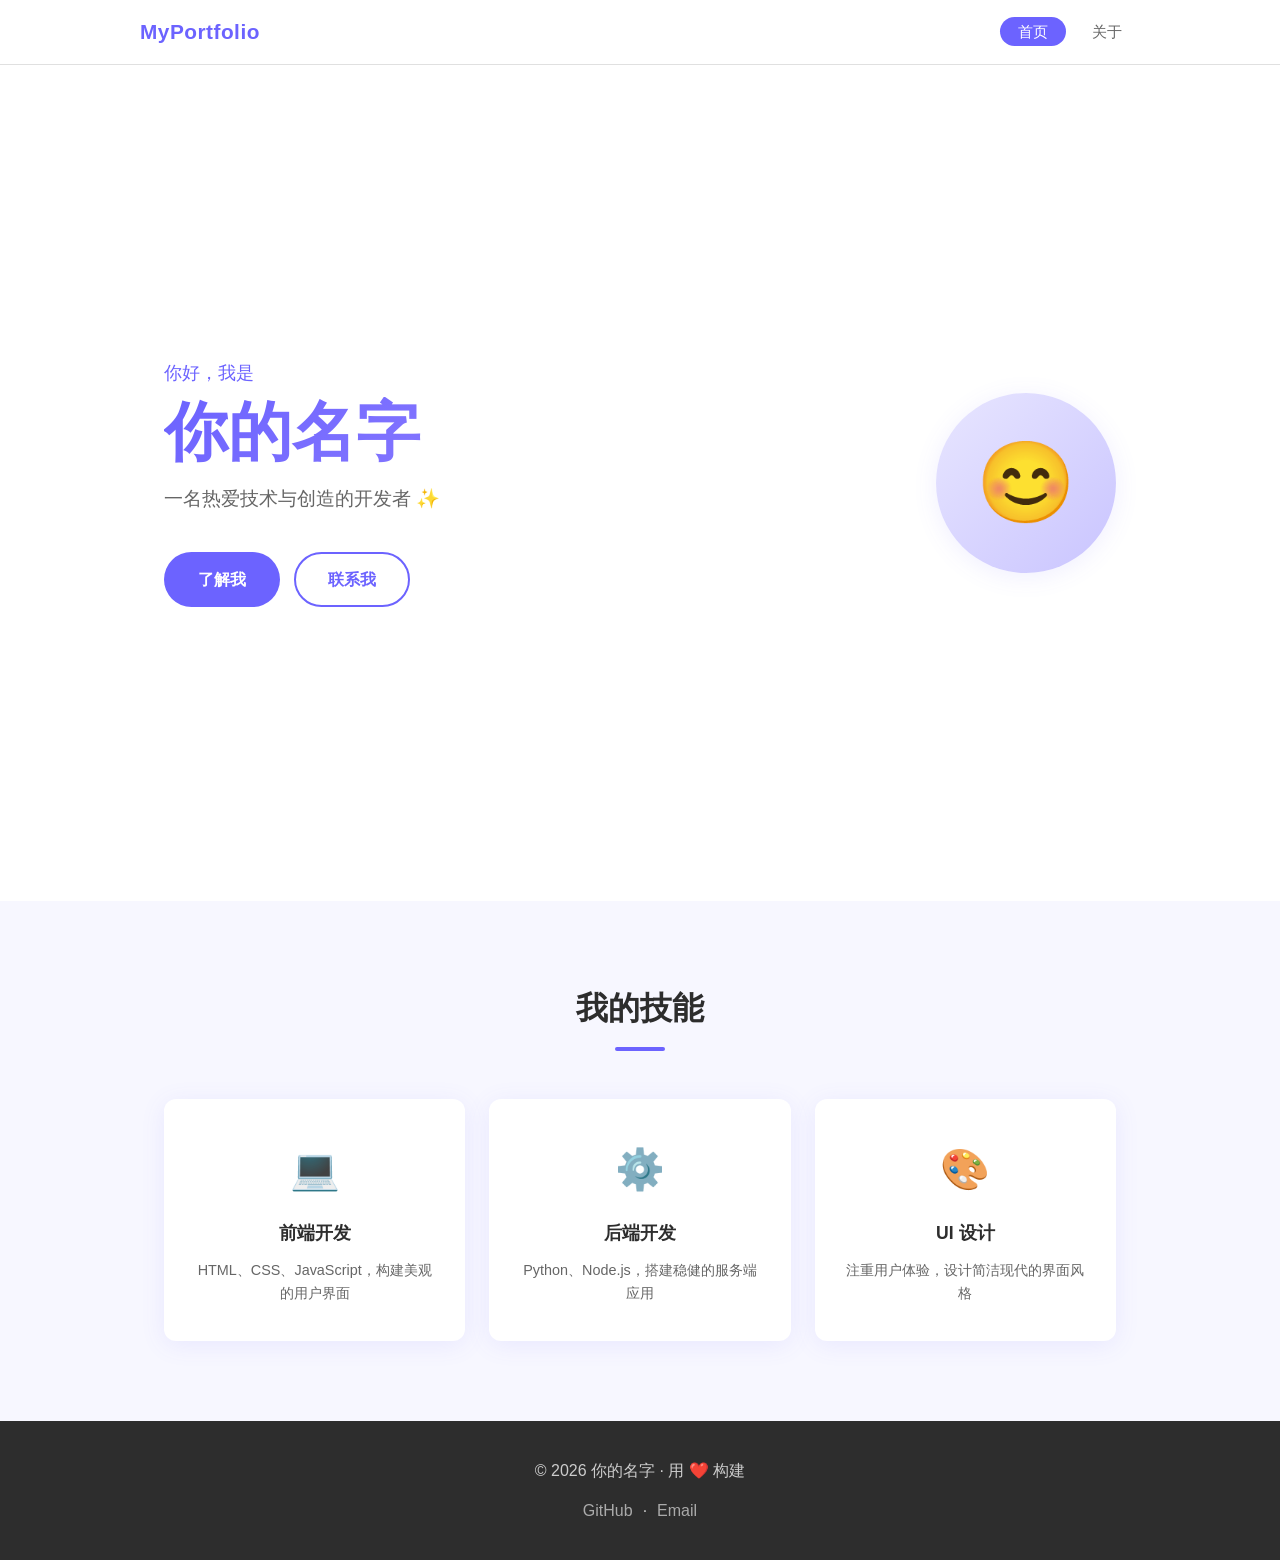
==== index.html @ 4be74804 "Initial commit: 个人网站" ====
<!DOCTYPE html>
<html lang="zh-CN">
<head>
  <meta charset="UTF-8" />
  <meta name="viewport" content="width=device-width, initial-scale=1.0" />
  <title>个人网站 - 首页</title>
  <link rel="stylesheet" href="style.css" />
</head>
<body>

  <!-- 导航栏 -->
  <header class="navbar">
    <div class="nav-container">
      <a href="index.html" class="nav-logo">MyPortfolio</a>
      <nav>
        <ul class="nav-links">
          <li><a href="index.html" class="active">首页</a></li>
          <li><a href="about.html">关于</a></li>
        </ul>
      </nav>
    </div>
  </header>

  <!-- Hero 区域 -->
  <section class="hero">
    <div class="hero-content">
      <p class="hero-greeting">你好，我是</p>
      <h1 class="hero-name">你的名字</h1>
      <p class="hero-desc">一名热爱技术与创造的开发者 ✨</p>
      <div class="hero-buttons">
        <a href="about.html" class="btn btn-primary">了解我</a>
        <a href="mailto:your@email.com" class="btn btn-outline">联系我</a>
      </div>
    </div>
    <div class="hero-avatar">
      <div class="avatar-placeholder">😊</div>
    </div>
  </section>

  <!-- 技能区域 -->
  <section class="skills">
    <div class="container">
      <h2 class="section-title">我的技能</h2>
      <div class="skills-grid">
        <div class="skill-card">
          <span class="skill-icon">💻</span>
          <h3>前端开发</h3>
          <p>HTML、CSS、JavaScript，构建美观的用户界面</p>
        </div>
        <div class="skill-card">
          <span class="skill-icon">⚙️</span>
          <h3>后端开发</h3>
          <p>Python、Node.js，搭建稳健的服务端应用</p>
        </div>
        <div class="skill-card">
          <span class="skill-icon">🎨</span>
          <h3>UI 设计</h3>
          <p>注重用户体验，设计简洁现代的界面风格</p>
        </div>
      </div>
    </div>
  </section>

  <!-- 页脚 -->
  <footer class="footer">
    <div class="container">
      <p>© 2026 你的名字 · 用 ❤️ 构建</p>
      <div class="social-links">
        <a href="https://github.com/your-username" target="_blank">GitHub</a>
        <span>·</span>
        <a href="mailto:your@email.com">Email</a>
      </div>
    </div>
  </footer>

</body>
</html>
---- style.css ----
/* ===== 全局重置 & 基础样式 ===== */
*, *::before, *::after {
  margin: 0;
  padding: 0;
  box-sizing: border-box;
}

:root {
  --primary: #6c63ff;
  --primary-dark: #574fd6;
  --text: #2d2d2d;
  --text-light: #666;
  --bg: #ffffff;
  --bg-alt: #f7f7ff;
  --border: #e0e0e0;
  --shadow: 0 4px 24px rgba(108, 99, 255, 0.10);
  --radius: 12px;
  --transition: 0.25s ease;
}

html {
  scroll-behavior: smooth;
}

body {
  font-family: 'Segoe UI', 'PingFang SC', 'Microsoft YaHei', sans-serif;
  color: var(--text);
  background: var(--bg);
  line-height: 1.7;
}

a {
  text-decoration: none;
  color: inherit;
}

.container {
  max-width: 1000px;
  margin: 0 auto;
  padding: 0 24px;
}

/* ===== 导航栏 ===== */
.navbar {
  position: sticky;
  top: 0;
  background: rgba(255,255,255,0.92);
  backdrop-filter: blur(10px);
  border-bottom: 1px solid var(--border);
  z-index: 100;
  padding: 0 24px;
}

.nav-container {
  max-width: 1000px;
  margin: 0 auto;
  display: flex;
  align-items: center;
  justify-content: space-between;
  height: 64px;
}

.nav-logo {
  font-size: 1.3rem;
  font-weight: 700;
  color: var(--primary);
  letter-spacing: 0.5px;
}

.nav-links {
  list-style: none;
  display: flex;
  gap: 8px;
}

.nav-links a {
  padding: 6px 18px;
  border-radius: 20px;
  font-size: 0.95rem;
  color: var(--text-light);
  transition: var(--transition);
}

.nav-links a:hover,
.nav-links a.active {
  background: var(--primary);
  color: #fff;
}

/* ===== Hero 区域（首页） ===== */
.hero {
  min-height: calc(100vh - 64px);
  display: flex;
  align-items: center;
  justify-content: center;
  gap: 60px;
  padding: 60px 24px;
  max-width: 1000px;
  margin: 0 auto;
}

.hero-content {
  flex: 1;
}

.hero-greeting {
  font-size: 1.1rem;
  color: var(--primary);
  font-weight: 500;
  margin-bottom: 8px;
}

.hero-name {
  font-size: clamp(2.5rem, 6vw, 4rem);
  font-weight: 800;
  line-height: 1.1;
  background: linear-gradient(135deg, var(--primary), #a18dff);
  -webkit-background-clip: text;
  -webkit-text-fill-color: transparent;
  background-clip: text;
  margin-bottom: 16px;
}

.hero-desc {
  font-size: 1.2rem;
  color: var(--text-light);
  margin-bottom: 36px;
}

.hero-buttons {
  display: flex;
  gap: 14px;
  flex-wrap: wrap;
}

.hero-avatar {
  flex-shrink: 0;
}

/* ===== 按钮 ===== */
.btn {
  display: inline-block;
  padding: 12px 32px;
  border-radius: 30px;
  font-size: 1rem;
  font-weight: 600;
  cursor: pointer;
  transition: var(--transition);
  border: 2px solid transparent;
}

.btn-primary {
  background: var(--primary);
  color: #fff;
}

.btn-primary:hover {
  background: var(--primary-dark);
  transform: translateY(-2px);
  box-shadow: 0 8px 20px rgba(108,99,255,0.3);
}

.btn-outline {
  border-color: var(--primary);
  color: var(--primary);
  background: transparent;
}

.btn-outline:hover {
  background: var(--primary);
  color: #fff;
  transform: translateY(-2px);
}

/* ===== 头像占位符 ===== */
.avatar-placeholder {
  width: 180px;
  height: 180px;
  background: linear-gradient(135deg, #e8e6ff, #c9c4ff);
  border-radius: 50%;
  display: flex;
  align-items: center;
  justify-content: center;
  font-size: 80px;
  box-shadow: var(--shadow);
}

.avatar-placeholder.large {
  width: 220px;
  height: 220px;
  font-size: 100px;
}

/* ===== 区块标题 ===== */
.section-title {
  font-size: 2rem;
  font-weight: 700;
  text-align: center;
  margin-bottom: 48px;
  position: relative;
  color: var(--text);
}

.section-title::after {
  content: '';
  display: block;
  width: 50px;
  height: 4px;
  background: var(--primary);
  border-radius: 2px;
  margin: 12px auto 0;
}

/* ===== 技能区域 ===== */
.skills {
  background: var(--bg-alt);
  padding: 80px 24px;
}

.skills-grid {
  display: grid;
  grid-template-columns: repeat(auto-fit, minmax(240px, 1fr));
  gap: 24px;
}

.skill-card {
  background: #fff;
  border-radius: var(--radius);
  padding: 36px 28px;
  text-align: center;
  box-shadow: var(--shadow);
  transition: var(--transition);
}

.skill-card:hover {
  transform: translateY(-6px);
  box-shadow: 0 12px 32px rgba(108, 99, 255, 0.15);
}

.skill-icon {
  font-size: 2.5rem;
  display: block;
  margin-bottom: 16px;
}

.skill-card h3 {
  font-size: 1.1rem;
  font-weight: 700;
  margin-bottom: 10px;
  color: var(--text);
}

.skill-card p {
  font-size: 0.9rem;
  color: var(--text-light);
  line-height: 1.6;
}

/* ===== 页脚 ===== */
.footer {
  background: var(--text);
  color: #ccc;
  padding: 36px 24px;
  text-align: center;
}

.footer .container {
  display: flex;
  flex-direction: column;
  align-items: center;
  gap: 12px;
}

.social-links {
  display: flex;
  gap: 10px;
  align-items: center;
}

.social-links a {
  color: #aaa;
  transition: var(--transition);
}

.social-links a:hover {
  color: var(--primary);
}

/* ===== 关于页 - Page Hero ===== */
.page-hero {
  background: linear-gradient(135deg, var(--primary), #a18dff);
  color: #fff;
  text-align: center;
  padding: 80px 24px;
}

.page-hero h1 {
  font-size: 3rem;
  font-weight: 800;
  margin-bottom: 12px;
}

.page-hero p {
  font-size: 1.15rem;
  opacity: 0.85;
}

/* ===== 关于页 - 个人介绍 ===== */
.about-section {
  padding: 80px 24px;
}

.about-grid {
  display: flex;
  gap: 60px;
  align-items: center;
  flex-wrap: wrap;
}

.about-avatar {
  flex-shrink: 0;
}

.about-text h2 {
  font-size: 2rem;
  font-weight: 700;
  margin-bottom: 16px;
  line-height: 1.3;
}

.highlight {
  color: var(--primary);
}

.about-text p {
  color: var(--text-light);
  margin-bottom: 12px;
  font-size: 1.05rem;
}

.info-tags {
  display: flex;
  gap: 10px;
  flex-wrap: wrap;
  margin-top: 20px;
}

.tag {
  background: var(--bg-alt);
  border: 1px solid var(--border);
  border-radius: 20px;
  padding: 6px 16px;
  font-size: 0.9rem;
  color: var(--text);
}

/* ===== 经历时间线 ===== */
.timeline-section {
  background: var(--bg-alt);
  padding: 80px 24px;
}

.timeline {
  position: relative;
  padding-left: 40px;
}

.timeline::before {
  content: '';
  position: absolute;
  left: 10px;
  top: 0;
  bottom: 0;
  width: 2px;
  background: var(--border);
}

.timeline-item {
  position: relative;
  margin-bottom: 40px;
}

.timeline-item:last-child {
  margin-bottom: 0;
}

.timeline-dot {
  position: absolute;
  left: -34px;
  top: 6px;
  width: 14px;
  height: 14px;
  border-radius: 50%;
  background: var(--primary);
  border: 3px solid #fff;
  box-shadow: 0 0 0 2px var(--primary);
}

.timeline-content {
  background: #fff;
  border-radius: var(--radius);
  padding: 24px 28px;
  box-shadow: var(--shadow);
}

.timeline-date {
  font-size: 0.85rem;
  color: var(--primary);
  font-weight: 600;
  display: block;
  margin-bottom: 6px;
}

.timeline-content h3 {
  font-size: 1.1rem;
  font-weight: 700;
  margin-bottom: 4px;
}

.timeline-content > p {
  color: var(--text-light);
  font-size: 0.95rem;
}

.timeline-desc {
  color: var(--text-light);
  font-size: 0.9rem;
  margin-top: 8px;
}

/* ===== 联系方式 ===== */
.contact-section {
  padding: 80px 24px;
  text-align: center;
}

.contact-desc {
  color: var(--text-light);
  font-size: 1.05rem;
  margin-bottom: 36px;
  margin-top: -24px;
}

.contact-cards {
  display: flex;
  justify-content: center;
  gap: 20px;
  flex-wrap: wrap;
}

.contact-card {
  display: flex;
  align-items: center;
  gap: 10px;
  padding: 16px 32px;
  border-radius: var(--radius);
  border: 2px solid var(--border);
  font-size: 1rem;
  color: var(--text);
  transition: var(--transition);
  background: #fff;
}

.contact-card:hover {
  border-color: var(--primary);
  color: var(--primary);
  transform: translateY(-3px);
  box-shadow: var(--shadow);
}

.contact-icon {
  font-size: 1.4rem;
}

/* ===== 响应式 ===== */
@media (max-width: 768px) {
  .hero {
    flex-direction: column-reverse;
    text-align: center;
    gap: 40px;
    padding: 40px 24px;
    min-height: auto;
  }

  .hero-buttons {
    justify-content: center;
  }

  .about-grid {
    flex-direction: column;
    text-align: center;
  }

  .info-tags {
    justify-content: center;
  }

  .page-hero h1 {
    font-size: 2rem;
  }
}
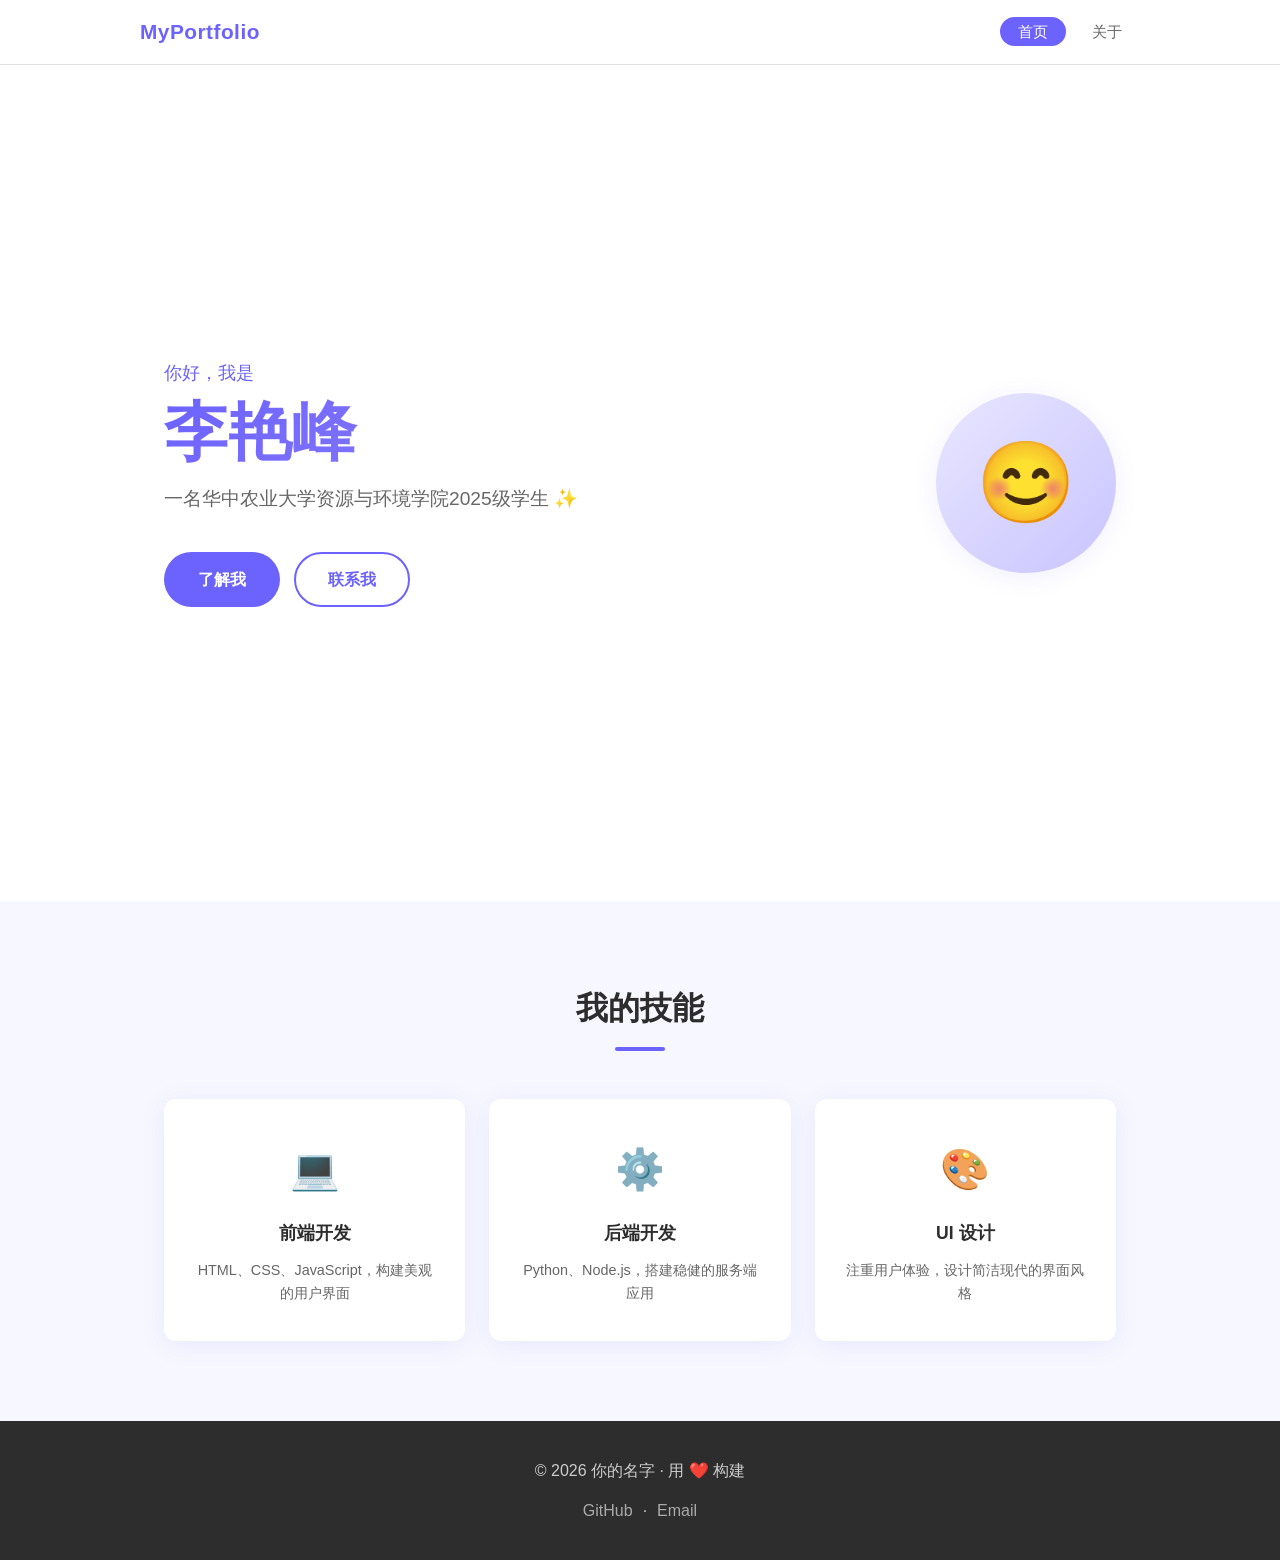
==== commit f758a806: "更新个人信息" ====
--- a/index.html
+++ b/index.html
@@ -25,8 +25,8 @@
   <section class="hero">
     <div class="hero-content">
       <p class="hero-greeting">你好，我是</p>
-      <h1 class="hero-name">你的名字</h1>
-      <p class="hero-desc">一名热爱技术与创造的开发者 ✨</p>
+      <h1 class="hero-name">李艳峰</h1>
+      <p class="hero-desc">一名华中农业大学资源与环境学院2025级学生 ✨</p>
       <div class="hero-buttons">
         <a href="about.html" class="btn btn-primary">了解我</a>
         <a href="mailto:your@email.com" class="btn btn-outline">联系我</a>
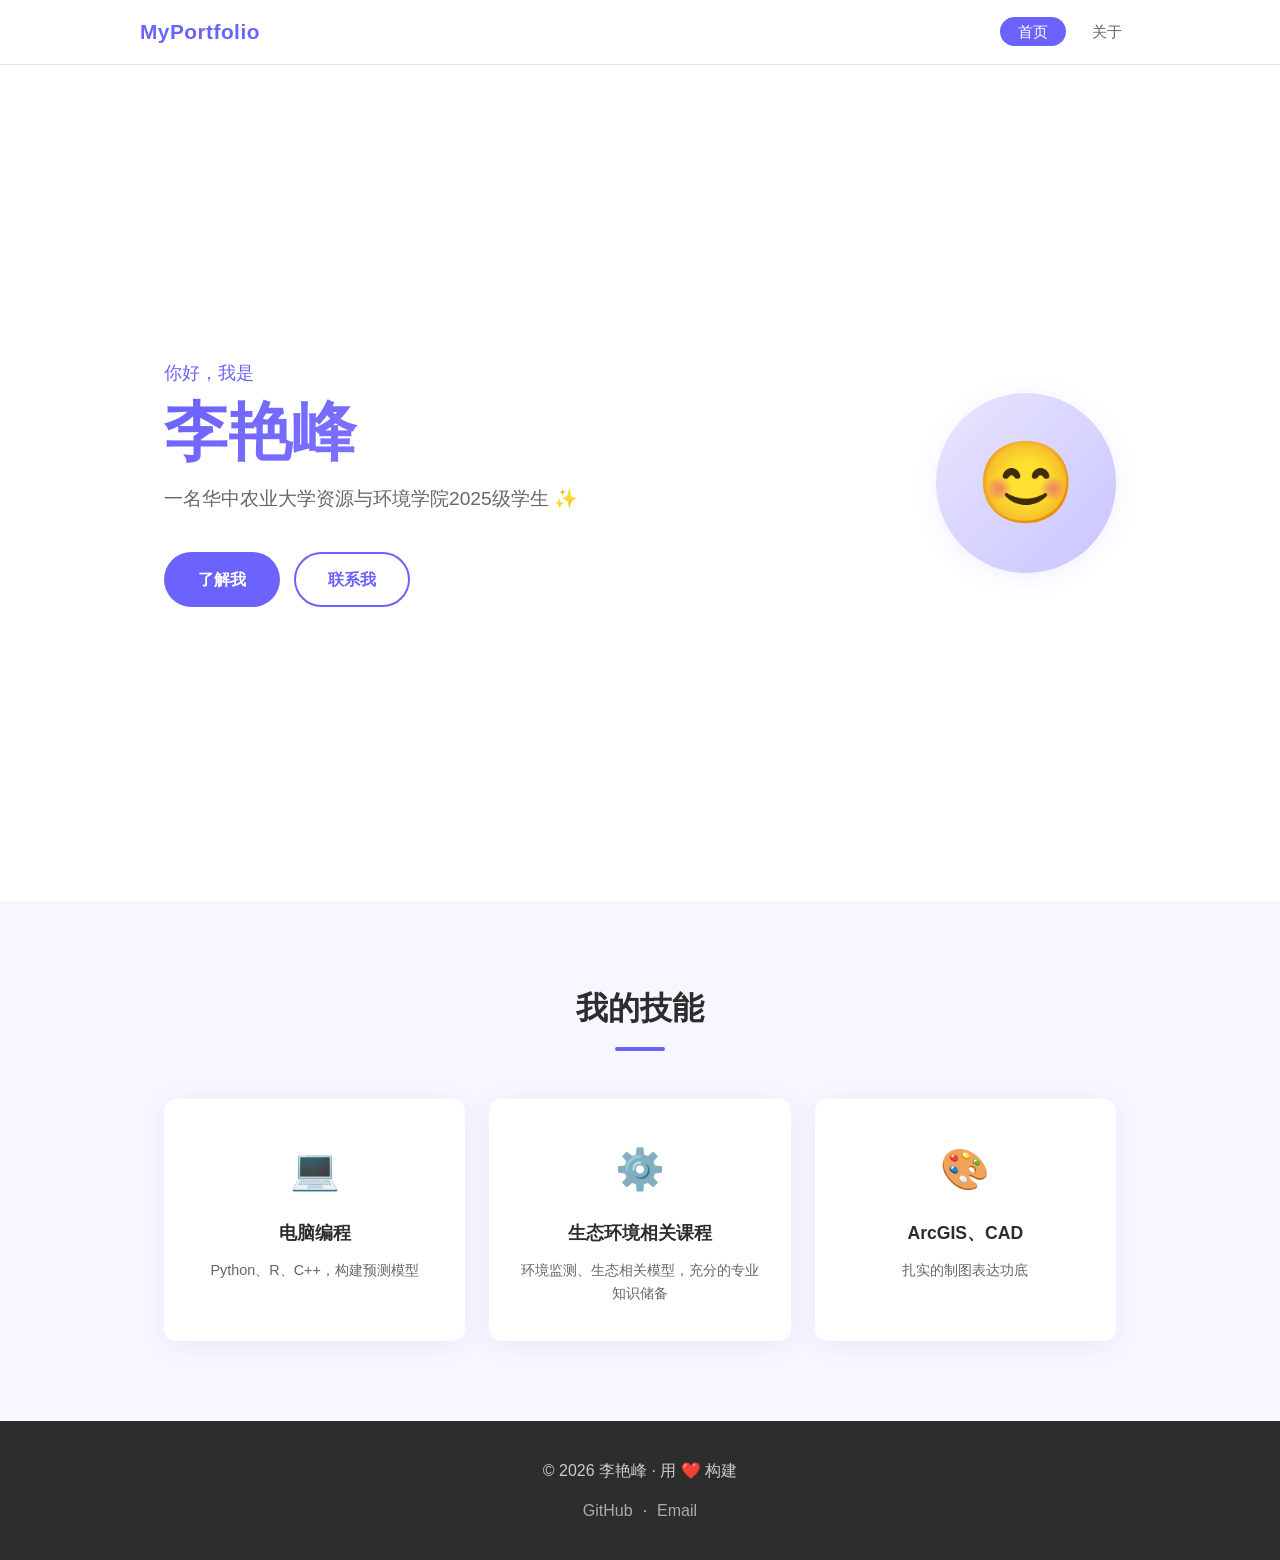
==== commit 1cb5c0e6: "描述修改内容" ====
--- a/index.html
+++ b/index.html
@@ -44,18 +44,18 @@
       <div class="skills-grid">
         <div class="skill-card">
           <span class="skill-icon">💻</span>
-          <h3>前端开发</h3>
-          <p>HTML、CSS、JavaScript，构建美观的用户界面</p>
+          <h3>电脑编程</h3>
+          <p>Python、R、C++，构建预测模型</p>
         </div>
         <div class="skill-card">
           <span class="skill-icon">⚙️</span>
-          <h3>后端开发</h3>
-          <p>Python、Node.js，搭建稳健的服务端应用</p>
+          <h3>生态环境相关课程</h3>
+          <p>环境监测、生态相关模型，充分的专业知识储备</p>
         </div>
         <div class="skill-card">
           <span class="skill-icon">🎨</span>
-          <h3>UI 设计</h3>
-          <p>注重用户体验，设计简洁现代的界面风格</p>
+          <h3>ArcGIS、CAD</h3>
+          <p>扎实的制图表达功底</p>
         </div>
       </div>
     </div>
@@ -64,11 +64,11 @@
   <!-- 页脚 -->
   <footer class="footer">
     <div class="container">
-      <p>© 2026 你的名字 · 用 ❤️ 构建</p>
+      <p>© 2026 李艳峰 · 用 ❤️ 构建</p>
       <div class="social-links">
         <a href="https://github.com/your-username" target="_blank">GitHub</a>
         <span>·</span>
-        <a href="mailto:your@email.com">Email</a>
+        <a href="mailto:2234119859@qq.com">Email</a>
       </div>
     </div>
   </footer>
